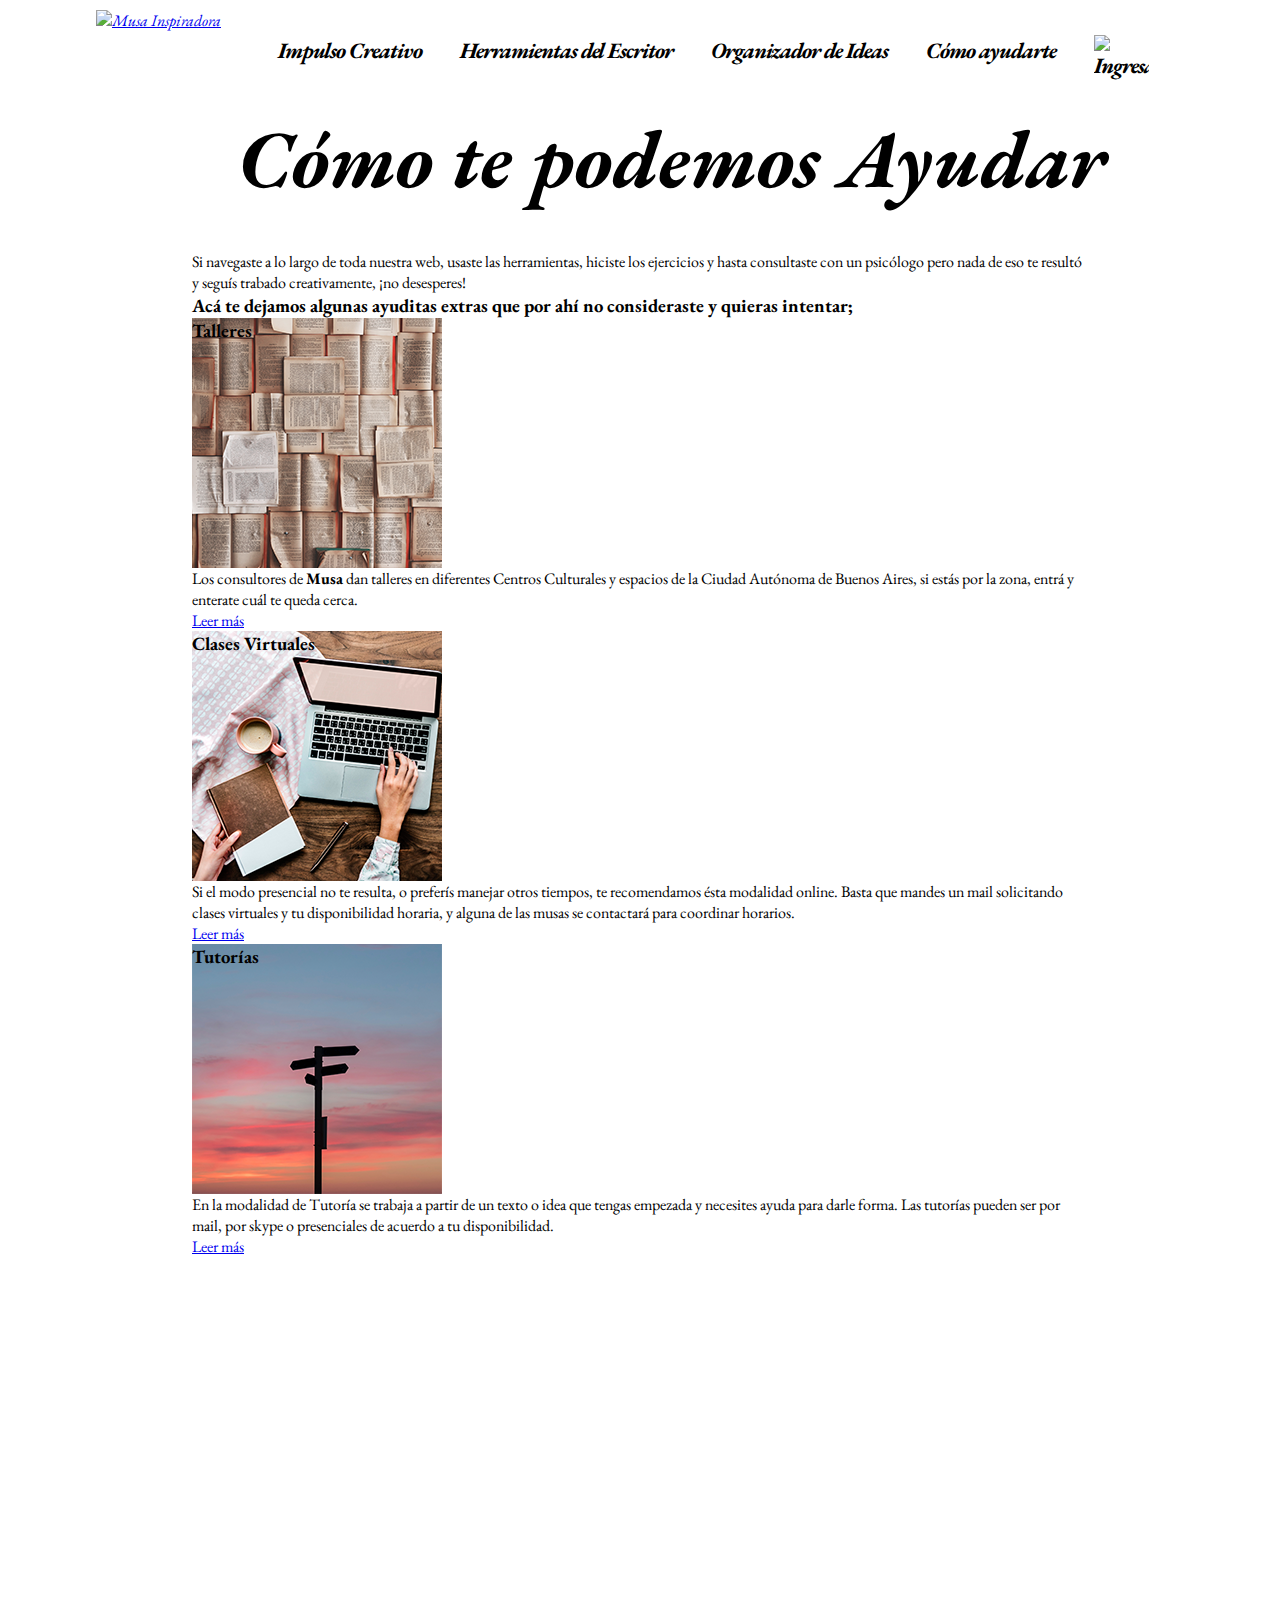
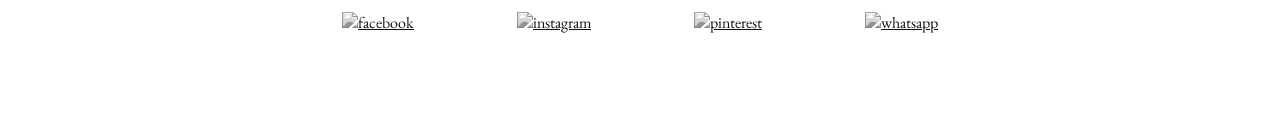
==== html/ayuda.html @ e87ae33f "empece pagina ayuda" ====
<!DOCTYPE html>
<html lang="es">
<head>
    <meta charset="UTF-8">
    <meta name="viewport" content="width=device-width, initial-scale=1.0">
    <link rel="stylesheet" href="ayuda.css">    
    <link href="https://fonts.googleapis.com/css?family=EB+Garamond:400,400i" rel="stylesheet">
    <link href="https://fonts.googleapis.com/css?family=Dancing+Script" rel="stylesheet">
    <link rel="shortcut icon" href="../material/logos e iconos/user0.png">
    <title>Ayuda | Musa Inspiradora</title>
</head>
<body>
    <div class="container">
        <header>
            <a href="index.html"><img src="../MATERIAL/logos e iconos/logomusa.png" class="musa" alt="Musa Inspiradora"></a>
            <nav class="nav-menu">
                <ul>
                    <li class="nav-item desplegable"><a href="#">Impulso Creativo</a>
                        <ul class="submenu">
                            <li><a class="submenu-item" href="ejercicios.html">Ejercicios</a></li>
                            <li><a class="submenu-item" href="#">Imágenes Disparadoras</a></li>
                            <li><a class="submenu-item" href="#">Generador de Personaje</a></li>
                        </ul>
                    </li>
                    <li class="nav-item desplegable"><a href="#">Herramientas del Escritor</a>
                        <ul class="submenu">
                            <li><a href="#" class="submenu-item">Diccionario</a></li>
                            <li><a href="#" class="submenu-item">Sinónimo y Antónimos</a></li>
                            <li><a href="#" class="submenu-item">Nombres de personajes</a></li>
                            <li><a href="http://www.argentores.org.ar/" class="submenu-item">Argentores</a></li>
                        </ul>
                    </li>
                    <li class="nav-item desplegable"><a href="#">Organizador de Ideas</a>
                        <ul class="submenu">
                            <li><a href="#" class="submenu-item">Infogramas</a></li>
                            <li><a href="#" class="submenu-item">Storyplaner</a></li>
                            <li><a href="#" class="submenu-item">Genealogía de Personaje</a></li>
                        </ul>
                    </li>
                    <li class="nav-item desplegable"><a href="#">Cómo ayudarte</a>
                        <ul class="submenu">
                            <li><a class="submenu-item" href="#">Talleres</a></li>
                            <li><a class="submenu-item" href="#">Clases Virtuales</a></li>
                            <li><a class="submenu-item" href="#">Corrección y Tutorías</a></li>
                            <li><a class="submenu-item" href="#">Contacto</a></li>
                        </ul>
                    </li>
                    <li class="nav-item"><a "user" href="http://www.google.com"><img class="user" src="../MATERIAL/logos e iconos/user.png" alt="Ingresar"/></a></li>
                </ul>
            </nav>
        </header>
        <main>
            <section class="contenedor-ayuda">
            <h1>Cómo te podemos Ayudar</h1>
            <p>Si navegaste a lo largo de toda nuestra web, usaste las herramientas, hiciste los ejercicios
                y hasta consultaste con un psicólogo pero nada de eso te resultó y seguís trabado creativamente, 
                ¡no desesperes!</p>
            <h3>Acá te dejamos algunas ayuditas extras que por ahí no consideraste y quieras intentar;</h3>
            <div class="ayuda">
                <div class="ayuda-items">
                    <div class="img-taller" alt="Talleres">
                        <h3>Talleres</h3>
                    </div>
                    <p>Los consultores de <b>Musa</b> dan talleres en diferentes Centros Culturales
                    y espacios de la Ciudad Autónoma de Buenos Aires, si estás por la zona, entrá y 
                    enterate cuál te queda cerca.</p>
                    <a href="#">Leer más</a>
                </div>
            </div>
            <div class="ayuda">
                <div class="ayuda-items">
                    <div class="img-clases" alt="Clases Virtuales">
                        <h3>Clases Virtuales</h3>
                    </div>
                    <p>Si el modo presencial no te resulta, o preferís manejar otros tiempos, te recomendamos
                        ésta modalidad online. Basta que mandes un mail solicitando clases virtuales y tu
                        disponibilidad horaria, y alguna de las musas se contactará para coordinar horarios.
                    </p>
                    <a href="#">Leer más</a>
                </div>
            </div>
            <div class="ayuda">
                <div class="ayuda-items">
                    <div class="img-tutorias" alt="Tutorías">
                        <h3>Tutorías</h3>
                    </div>
                    <p>En la modalidad de Tutoría se trabaja a partir de un texto o idea que tengas empezada
                     y necesites ayuda para darle forma. Las tutorías pueden ser por mail, por skype o presenciales
                     de acuerdo a tu disponibilidad.
                    </p>
                    <a href="#">Leer más</a>
                </div>
            </div>

            <!-- <div class="division">
                <img class="division-linea" src="../MATERIAL/hand/division.png" alt="decoracion">
            </div> -->
        </main>
        <footer>
            <ul class="redes">
                <li><a href="#"><img src="../MATERIAL/social media/fb.png" alt="facebook"></a></li>
                <li><a href="#"><img src="../MATERIAL/social media/i.png" alt="instagram"></a></li>
                <li><a href="#"><img src="../MATERIAL/social media/p.png" alt="pinterest"></a></li>
                <li><a href="#"><img src="../MATERIAL/social media/wp.png" alt="whatsapp"></a></li>
            </ul>
            <!-- <a href="http://www.freepik.com">Designed by starline / Freepik</a> -->
        </footer>
    </div> <!-- Cierra container -->
</body>
</html>
---- html/ayuda.css ----
:root {
    --negro: #000;
    --beige: rgb(222, 159, 118);
    --marron: rgb(122, 73, 40);
    --bordo: rgb(91, 0, 16);
    --rojo: rgb(169, 44, 44);
    --papiro:#fbf6e6;
}
* { margin:0;
    padding: 0;
    -webkit-box-sizing: border-box; -moz-box-sizing: border-box; box-sizing: border-box;}
body {
    background-image: url(../MATERIAL/fondos/main.png);
    font-family: 'EB Garamond', serif;
    background-size: 100%;
    background-repeat: repeat-y;
}
.container {
    width: 100%;
    margin: auto;
    padding: 10px 0;
    /* background-color: rgba(255, 255, 255, 0.5); */
    background-image: url(../MATERIAL/fondos/nav-hoja.png);
    background-size: 100%;
    background-position-y: -25px;
    background-repeat: no-repeat;
}
/* -------------------------- 
            HEADER 
----------------------------- */
header {
    width: 85%;
    margin: auto;
    display: flex;
    justify-content: space-between;
    margin-bottom: 50px;
    font-style: italic;
}
.musa {
    max-height: 100px;
}
/*------------------ MENU ----------------*/
.nav-menu{
    position: relative;
    top: 10px;
}
.nav-menu li{
    display: inline;
    list-style: none;
    padding: 25px 0;
}
.nav-item a {
    text-decoration: none;
    font-family: 'EB Garamond', serif;
    font-size: 22px;
    font-weight: 700;
    letter-spacing: -1px;
    color: var(--negro);
    padding-bottom: 22px;
    margin-right: 35px;
    flex-grow: 1;
    flex-direction: row;
}
.nav-item a:hover{
    /* border-bottom: 2px solid var(--negro);  */
    background-image: url(../MATERIAL/hand/hover.png);
    background-size: 100%;
    background-repeat: no-repeat;
    background-position-y: bottom;
}
.user {
    max-width: 55px;
    position: relative;
    top: 15px;
}
/*------------------ SUBMENU ----------------*/
.submenu{    
    position: absolute;
    left: 0;
    max-width: 200px;
    width: 100%;
    margin: 25px 0;
    z-index: 1;
}
.desplegable{
    position: relative;
}
.submenu-item{
    display: none;
}
.desplegable:hover .submenu-item{
    display: block;
    padding: 15px 0;
    text-align: center;
    margin: auto;
    background-image: none;
}
.submenu-item:hover{
    color: var(--papiro);
    border-radius: 10px;
    background-color: var(--marron);
    opacity: .75;
}
/* -------------------------- 
            MAIN 
----------------------------- */
main{
    width: 70vw;
    margin: auto;
    margin-bottom: 30vh;
}
/*------------------ SECTION PARRAFO ----------------*/
.contenedor-ayuda h1{
    font-size: 9vh;
    font-style: italic;
    width: 75vw;
    margin: 40px auto;
    text-align: center;
}
.ayuda{}
.talleres{}
.img-taller,
.img-clases,
.img-tutorias{
    height: 250px;
    width: 250px;
    background-image: url(../MATERIAL/imagenes/ayuda-sprite.png);
    background-position: center;
}
.img-clases{
    background-position: top;
}
.img-tutorias{
    background-position: bottom;
}



/* -------------------------- 
            FOOTER 
----------------------------- */
footer{
    background-image: url(../MATERIAL/fondos/bottom.png);
    background-size: cover;
    height: 200px;
    text-align: center;
}
.redes{
    position: relative;
    top: 75px;
}
.redes img {
    width: 6%;
    margin: 10px 50px;
}
.redes li {
    display: inline;
    list-style: none;
}
.redes a{
    filter: grayscale(1);
    transition: .5s;
}
.redes a:hover{
    filter: grayscale(0);
}
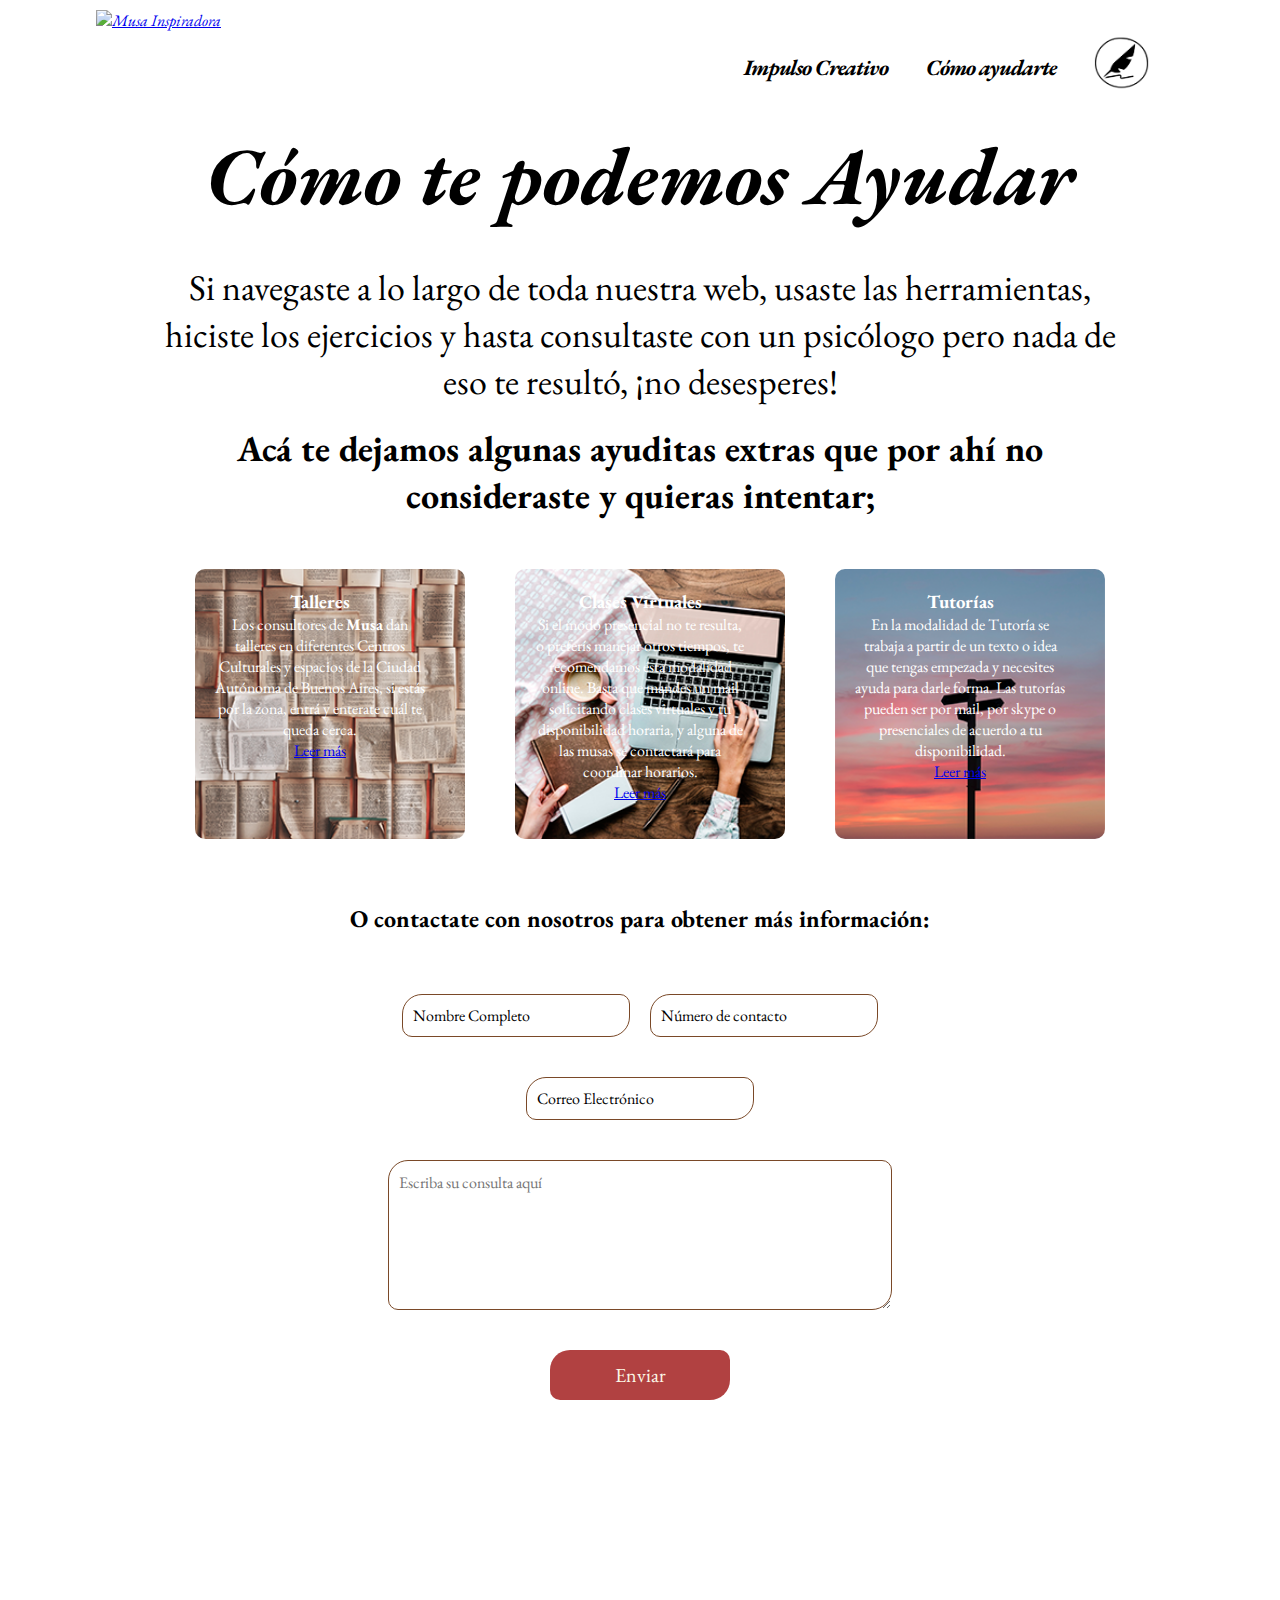
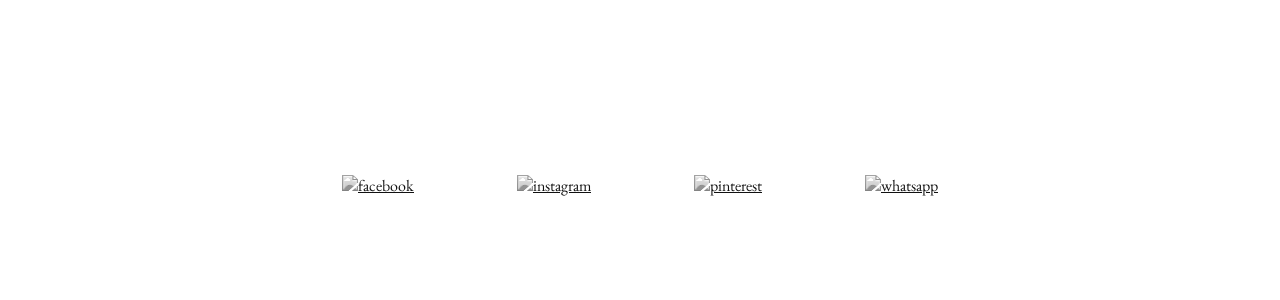
==== commit 228e7aec: "oculte elementos en nav, modifique index y ayuda" ====
--- a/html/ayuda.html
+++ b/html/ayuda.html
@@ -6,7 +6,7 @@
     <link rel="stylesheet" href="ayuda.css">    
     <link href="https://fonts.googleapis.com/css?family=EB+Garamond:400,400i" rel="stylesheet">
     <link href="https://fonts.googleapis.com/css?family=Dancing+Script" rel="stylesheet">
-    <link rel="shortcut icon" href="../material/logos e iconos/user0.png">
+    <link rel="shortcut icon" href="../material/logos e iconos/user.png">
     <title>Ayuda | Musa Inspiradora</title>
 </head>
 <body>
@@ -22,79 +22,80 @@
                             <li><a class="submenu-item" href="#">Generador de Personaje</a></li>
                         </ul>
                     </li>
-                    <li class="nav-item desplegable"><a href="#">Herramientas del Escritor</a>
+                    <!-- <li class="nav-item desplegable"><a href="#">Herramientas del Escritor</a>
                         <ul class="submenu">
                             <li><a href="#" class="submenu-item">Diccionario</a></li>
                             <li><a href="#" class="submenu-item">Sinónimo y Antónimos</a></li>
                             <li><a href="#" class="submenu-item">Nombres de personajes</a></li>
-                            <li><a href="http://www.argentores.org.ar/" class="submenu-item">Argentores</a></li>
+                            <li><a href="#" class="submenu-item">Páginas amigas</a></li>
                         </ul>
-                    </li>
-                    <li class="nav-item desplegable"><a href="#">Organizador de Ideas</a>
+                    </li> -->
+                    <!-- <li class="nav-item desplegable"><a href="#">Organizador de Ideas</a>
                         <ul class="submenu">
                             <li><a href="#" class="submenu-item">Infogramas</a></li>
                             <li><a href="#" class="submenu-item">Storyplaner</a></li>
                             <li><a href="#" class="submenu-item">Genealogía de Personaje</a></li>
                         </ul>
-                    </li>
-                    <li class="nav-item desplegable"><a href="#">Cómo ayudarte</a>
-                        <ul class="submenu">
-                            <li><a class="submenu-item" href="#">Talleres</a></li>
-                            <li><a class="submenu-item" href="#">Clases Virtuales</a></li>
-                            <li><a class="submenu-item" href="#">Corrección y Tutorías</a></li>
-                            <li><a class="submenu-item" href="#">Contacto</a></li>
-                        </ul>
-                    </li>
+                    </li> -->
+                    <li class="nav-item desplegable"><a href="#">Cómo ayudarte</a></li>
                     <li class="nav-item"><a "user" href="http://www.google.com"><img class="user" src="../MATERIAL/logos e iconos/user.png" alt="Ingresar"/></a></li>
                 </ul>
             </nav>
         </header>
         <main>
-            <section class="contenedor-ayuda">
-            <h1>Cómo te podemos Ayudar</h1>
-            <p>Si navegaste a lo largo de toda nuestra web, usaste las herramientas, hiciste los ejercicios
-                y hasta consultaste con un psicólogo pero nada de eso te resultó y seguís trabado creativamente, 
-                ¡no desesperes!</p>
-            <h3>Acá te dejamos algunas ayuditas extras que por ahí no consideraste y quieras intentar;</h3>
-            <div class="ayuda">
-                <div class="ayuda-items">
-                    <div class="img-taller" alt="Talleres">
+            <section class="ayuda-texto">
+                <h1>Cómo te podemos Ayudar</h1>
+                <p>Si navegaste a lo largo de toda nuestra web, usaste las herramientas, hiciste los ejercicios
+                    y hasta consultaste con un psicólogo pero nada de eso te resultó, ¡no desesperes!</p>
+                <h2>Acá te dejamos algunas ayuditas extras que por ahí no consideraste y quieras intentar;</h2>
+            </section>
+           
+            <section class="ayuda-items">
+                <div class="ayuda-items-tipos">
+                    <img src="../MATERIAL/imagenes/talleres.png" alt="Talleres">
+                        <div class="ayuda-item-texto">
                         <h3>Talleres</h3>
-                    </div>
-                    <p>Los consultores de <b>Musa</b> dan talleres en diferentes Centros Culturales
-                    y espacios de la Ciudad Autónoma de Buenos Aires, si estás por la zona, entrá y 
-                    enterate cuál te queda cerca.</p>
-                    <a href="#">Leer más</a>
+                        <p class="ayuda-img-texto">Los consultores de <b>Musa</b> dan talleres en diferentes Centros Culturales
+                        y espacios de la Ciudad Autónoma de Buenos Aires, si estás por la zona, entrá y 
+                        enterate cuál te queda cerca.</p>
+                        <a href="#" class="ayuda-img-texto">Leer más</a>
+                        </div>  
                 </div>
-            </div>
-            <div class="ayuda">
-                <div class="ayuda-items">
-                    <div class="img-clases" alt="Clases Virtuales">
+                <div class="ayuda-items-tipos">
+                    <img src="../MATERIAL/imagenes/clases.png" alt="Talleres">                   
+                    <div class="ayuda-item-texto" alt="Clases Virtuales">
                         <h3>Clases Virtuales</h3>
-                    </div>
-                    <p>Si el modo presencial no te resulta, o preferís manejar otros tiempos, te recomendamos
+                        <p class="ayuda-img-texto">Si el modo presencial no te resulta, o preferís manejar otros tiempos, te recomendamos
                         ésta modalidad online. Basta que mandes un mail solicitando clases virtuales y tu
                         disponibilidad horaria, y alguna de las musas se contactará para coordinar horarios.
-                    </p>
-                    <a href="#">Leer más</a>
+                        </p>
+                        <a href="#" class="ayuda-img-texto">Leer más</a>
+                    </div>
                 </div>
-            </div>
-            <div class="ayuda">
-                <div class="ayuda-items">
-                    <div class="img-tutorias" alt="Tutorías">
+                <div class="ayuda-items-tipos">
+                    <img src="../MATERIAL/imagenes/tutoria.png" alt="Talleres">                   
+                    <div class="ayuda-item-texto" alt="Tutorías">
                         <h3>Tutorías</h3>
+                        <p class="ayuda-img-texto">En la modalidad de Tutoría se trabaja a partir de un texto o idea que tengas empezada
+                        y necesites ayuda para darle forma. Las tutorías pueden ser por mail, por skype o presenciales
+                        de acuerdo a tu disponibilidad.
+                        </p>
+                        <a href="#" class="ayuda-img-texto">Leer más</a>
                     </div>
-                    <p>En la modalidad de Tutoría se trabaja a partir de un texto o idea que tengas empezada
-                     y necesites ayuda para darle forma. Las tutorías pueden ser por mail, por skype o presenciales
-                     de acuerdo a tu disponibilidad.
-                    </p>
-                    <a href="#">Leer más</a>
                 </div>
-            </div>
+            </section>
 
-            <!-- <div class="division">
-                <img class="division-linea" src="../MATERIAL/hand/division.png" alt="decoracion">
-            </div> -->
+            <section class="ayuda-contacto">
+                <h2>O contactate con nosotros para obtener más información:</h2>
+                <form class="ayuda-contacto-form" action="">
+                    <input class="form" type="text" name="nombre" value="Nombre Completo" required>
+                    <input class="form" type="text" name="numero" value="Número de contacto" required>
+                    <input class="form" type="email" name="mail" value="Correo Electrónico" required>
+                    <textarea class="form" name="mensaje" placeholder="Escriba su consulta aquí" cols="30" rows="10" maxlength="300" required></textarea>
+                    <input class="form boton" type="submit" value="Enviar">
+                </form>
+            </section>
+
         </main>
         <footer>
             <ul class="redes">
--- a/html/ayuda.css
+++ b/html/ayuda.css
@@ -99,41 +99,100 @@
     color: var(--papiro);
     border-radius: 10px;
     background-color: var(--marron);
-    opacity: .75;
+    opacity: .9;
 }
 /* -------------------------- 
             MAIN 
 ----------------------------- */
 main{
-    width: 70vw;
+    width: 75vw;
     margin: auto;
     margin-bottom: 30vh;
 }
 /*------------------ SECTION PARRAFO ----------------*/
-.contenedor-ayuda h1{
+.ayuda-texto{
+    margin-bottom: 50px;
+}
+.ayuda-texto h1{
     font-size: 9vh;
     font-style: italic;
-    width: 75vw;
-    margin: 40px auto;
-    text-align: center;
-}
-.ayuda{}
-.talleres{}
-.img-taller,
-.img-clases,
-.img-tutorias{
-    height: 250px;
+    text-align: center;
+    margin-bottom: 4vh;
+}
+.ayuda-texto p, 
+.ayuda-texto h2{
+    font-size: 4vh;
+    text-align: center;
+    margin-bottom: 20px;
+}
+.ayuda-items{
+    display: flex;
+    position: relative;
+    justify-content: space-around;
+    margin-bottom: 80px;
+}
+.ayuda-items img{
+    width: 270px;
+    position: absolute;
+    border-radius: 10px;
+    z-index: -1;
+}
+.ayuda-item-texto{
     width: 250px;
-    background-image: url(../MATERIAL/imagenes/ayuda-sprite.png);
-    background-position: center;
-}
-.img-clases{
-    background-position: top;
-}
-.img-tutorias{
-    background-position: bottom;
-}
-
+    padding: 20px;
+    color: white;
+    align-self: flex-end;
+    text-align: center;
+}
+
+/*------------------ SECTION FORMULARIO ----------------*/
+
+.ayuda-contacto{
+    width: 75%;
+    margin: auto;
+}
+.ayuda-contacto h2{
+    text-align: center;
+    margin-bottom: 40px;
+}
+.ayuda-contacto-form{
+    display: flex;
+    flex-wrap: wrap;
+    justify-content: center;
+}
+.form{
+    margin: 20px 10px;
+    border-radius: 20px 10px;
+    border: 1px solid var(--marron);
+    padding: 10px 10px;
+    font-family: 'EB Garamond', serif;
+    font-size: 16px;
+}
+.form:focus{
+    background-color: rgba(169, 44, 44, .8); 
+    color: var(--papiro);
+}
+.ayuda-contacto-form textarea{
+    line-height: 1.5em;
+    min-height: 150px;
+	max-height: 150px;
+	min-width: 70%;
+	max-width: 70%;
+}
+.boton{
+    width: 25%;
+    font-size: 20px;
+    background-color: rgba(169, 44, 44, .9); 
+    color: var(--papiro);
+    border: 2px solid rgba(122, 73, 40, 0);
+}
+.boton:hover,
+.boton:focus{
+    background-color: rgba(169, 44, 44, .20); 
+    color: var(--bordo);
+    border: 2px solid rgba(122, 73, 40, 1);   
+    transition: .5s ease-out; 
+}
 
 
 /* -------------------------- 
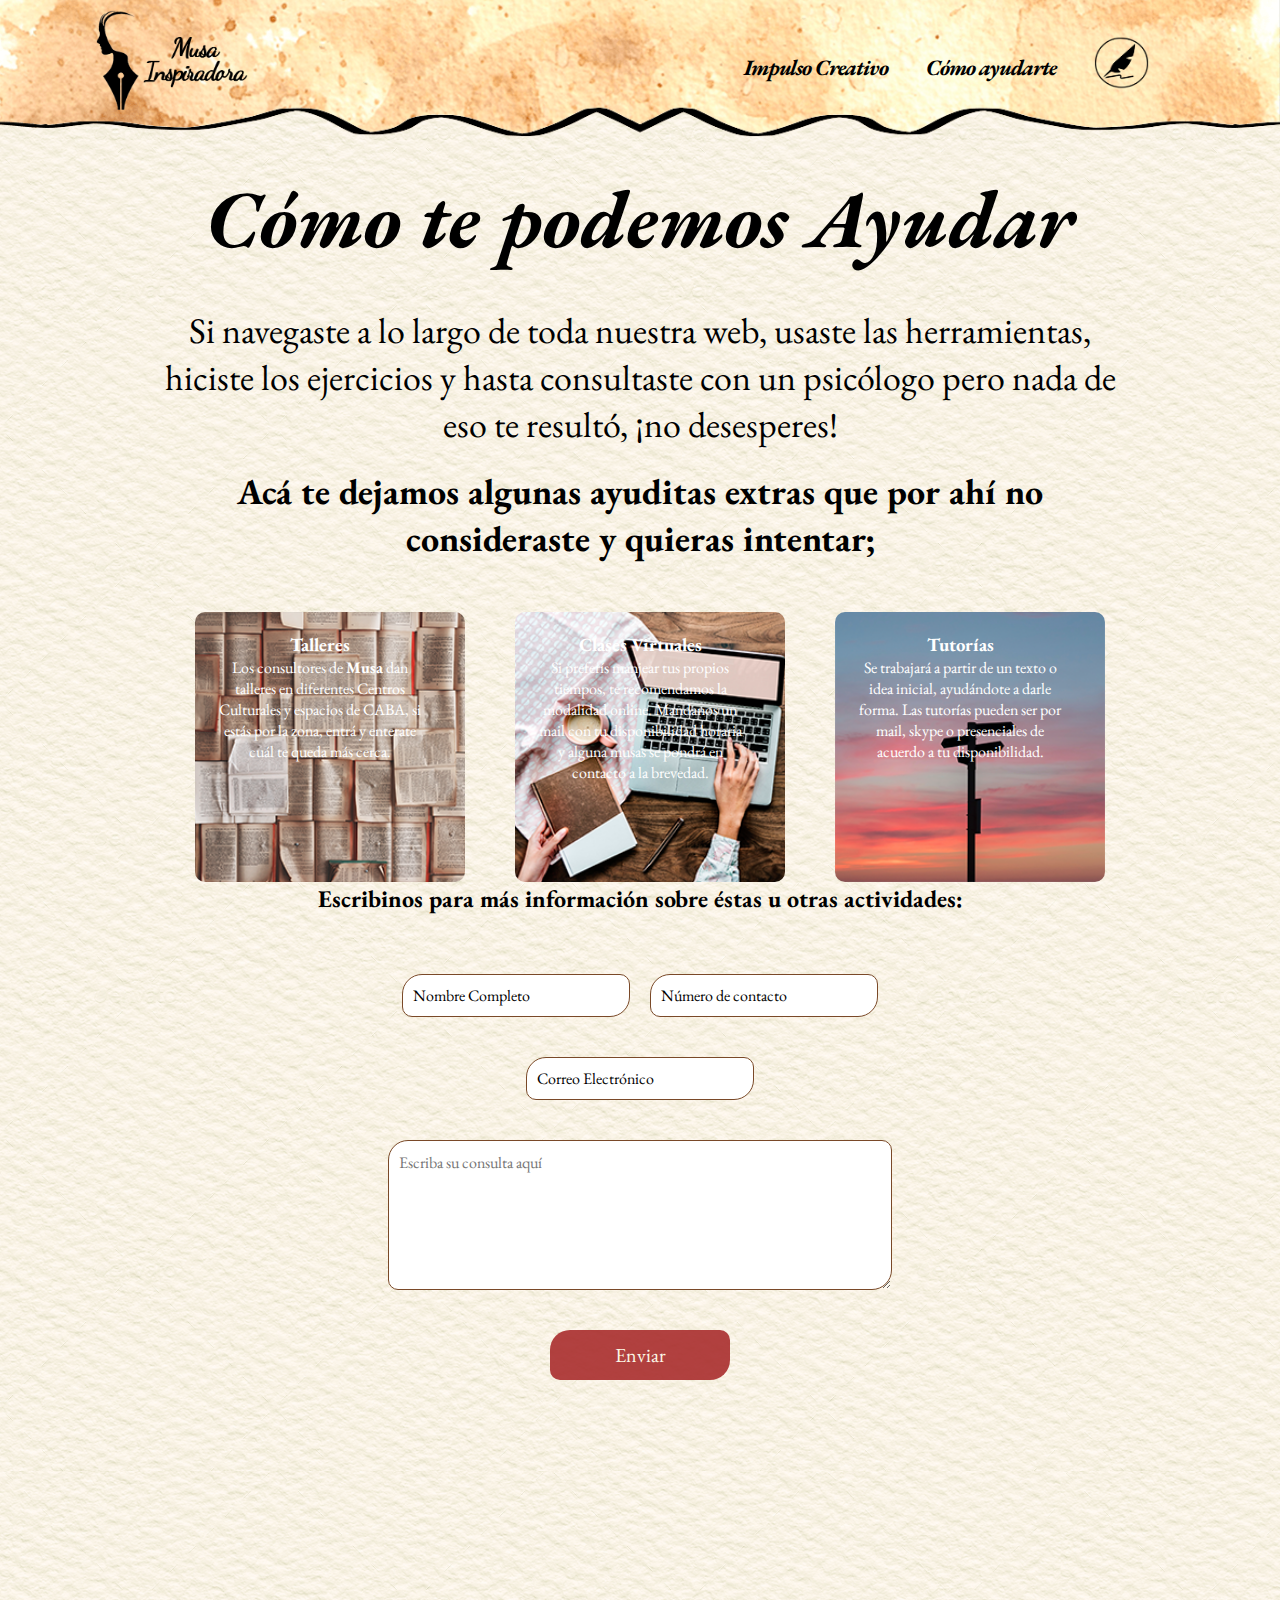
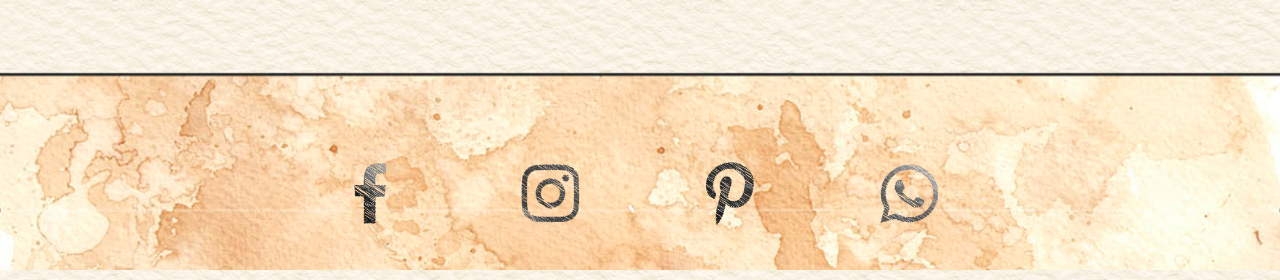
==== commit 88b9bbbe: "empece php en ayuda y ejercicio" ====
--- a/html/ayuda.html
+++ b/html/ayuda.html
@@ -56,38 +56,38 @@
                         <div class="ayuda-item-texto">
                         <h3>Talleres</h3>
                         <p class="ayuda-img-texto">Los consultores de <b>Musa</b> dan talleres en diferentes Centros Culturales
-                        y espacios de la Ciudad Autónoma de Buenos Aires, si estás por la zona, entrá y 
-                        enterate cuál te queda cerca.</p>
-                        <a href="#" class="ayuda-img-texto">Leer más</a>
+                        y espacios de CABA, si estás por la zona, entrá y 
+                        enterate cuál te queda más cerca.</p>
+                        <!-- <a href="#" class="ayuda-img-texto">Leer más</a> -->
                         </div>  
                 </div>
                 <div class="ayuda-items-tipos">
                     <img src="../MATERIAL/imagenes/clases.png" alt="Talleres">                   
                     <div class="ayuda-item-texto" alt="Clases Virtuales">
                         <h3>Clases Virtuales</h3>
-                        <p class="ayuda-img-texto">Si el modo presencial no te resulta, o preferís manejar otros tiempos, te recomendamos
-                        ésta modalidad online. Basta que mandes un mail solicitando clases virtuales y tu
-                        disponibilidad horaria, y alguna de las musas se contactará para coordinar horarios.
+                        <p class="ayuda-img-texto">Si preferís manjear tus propios tiempos, te recomendamos
+                        la modalidad online. Mandanos un mail con tu
+                        disponibilidad horaria y alguna musas se pondrá en contacto a la brevedad.
                         </p>
-                        <a href="#" class="ayuda-img-texto">Leer más</a>
+                        <!-- <a href="#" class="ayuda-img-texto">Leer más</a> -->
                     </div>
                 </div>
                 <div class="ayuda-items-tipos">
                     <img src="../MATERIAL/imagenes/tutoria.png" alt="Talleres">                   
                     <div class="ayuda-item-texto" alt="Tutorías">
                         <h3>Tutorías</h3>
-                        <p class="ayuda-img-texto">En la modalidad de Tutoría se trabaja a partir de un texto o idea que tengas empezada
-                        y necesites ayuda para darle forma. Las tutorías pueden ser por mail, por skype o presenciales
+                        <p class="ayuda-img-texto">Se trabajará a partir de un texto o idea inicial, ayudándote
+                            a darle forma. Las tutorías pueden ser por mail, skype o presenciales
                         de acuerdo a tu disponibilidad.
                         </p>
-                        <a href="#" class="ayuda-img-texto">Leer más</a>
+                        <!-- <a href="#" class="ayuda-img-texto">Leer más</a> -->
                     </div>
                 </div>
             </section>
 
-            <section class="ayuda-contacto">
-                <h2>O contactate con nosotros para obtener más información:</h2>
-                <form class="ayuda-contacto-form" action="">
+            <section class="ayuda-contacto" method="get">
+                <h2>Escribinos para más información sobre éstas u otras actividades:</h2>
+                <form class="ayuda-contacto-form" action="formularioContacto.php">
                     <input class="form" type="text" name="nombre" value="Nombre Completo" required>
                     <input class="form" type="text" name="numero" value="Número de contacto" required>
                     <input class="form" type="email" name="mail" value="Correo Electrónico" required>
